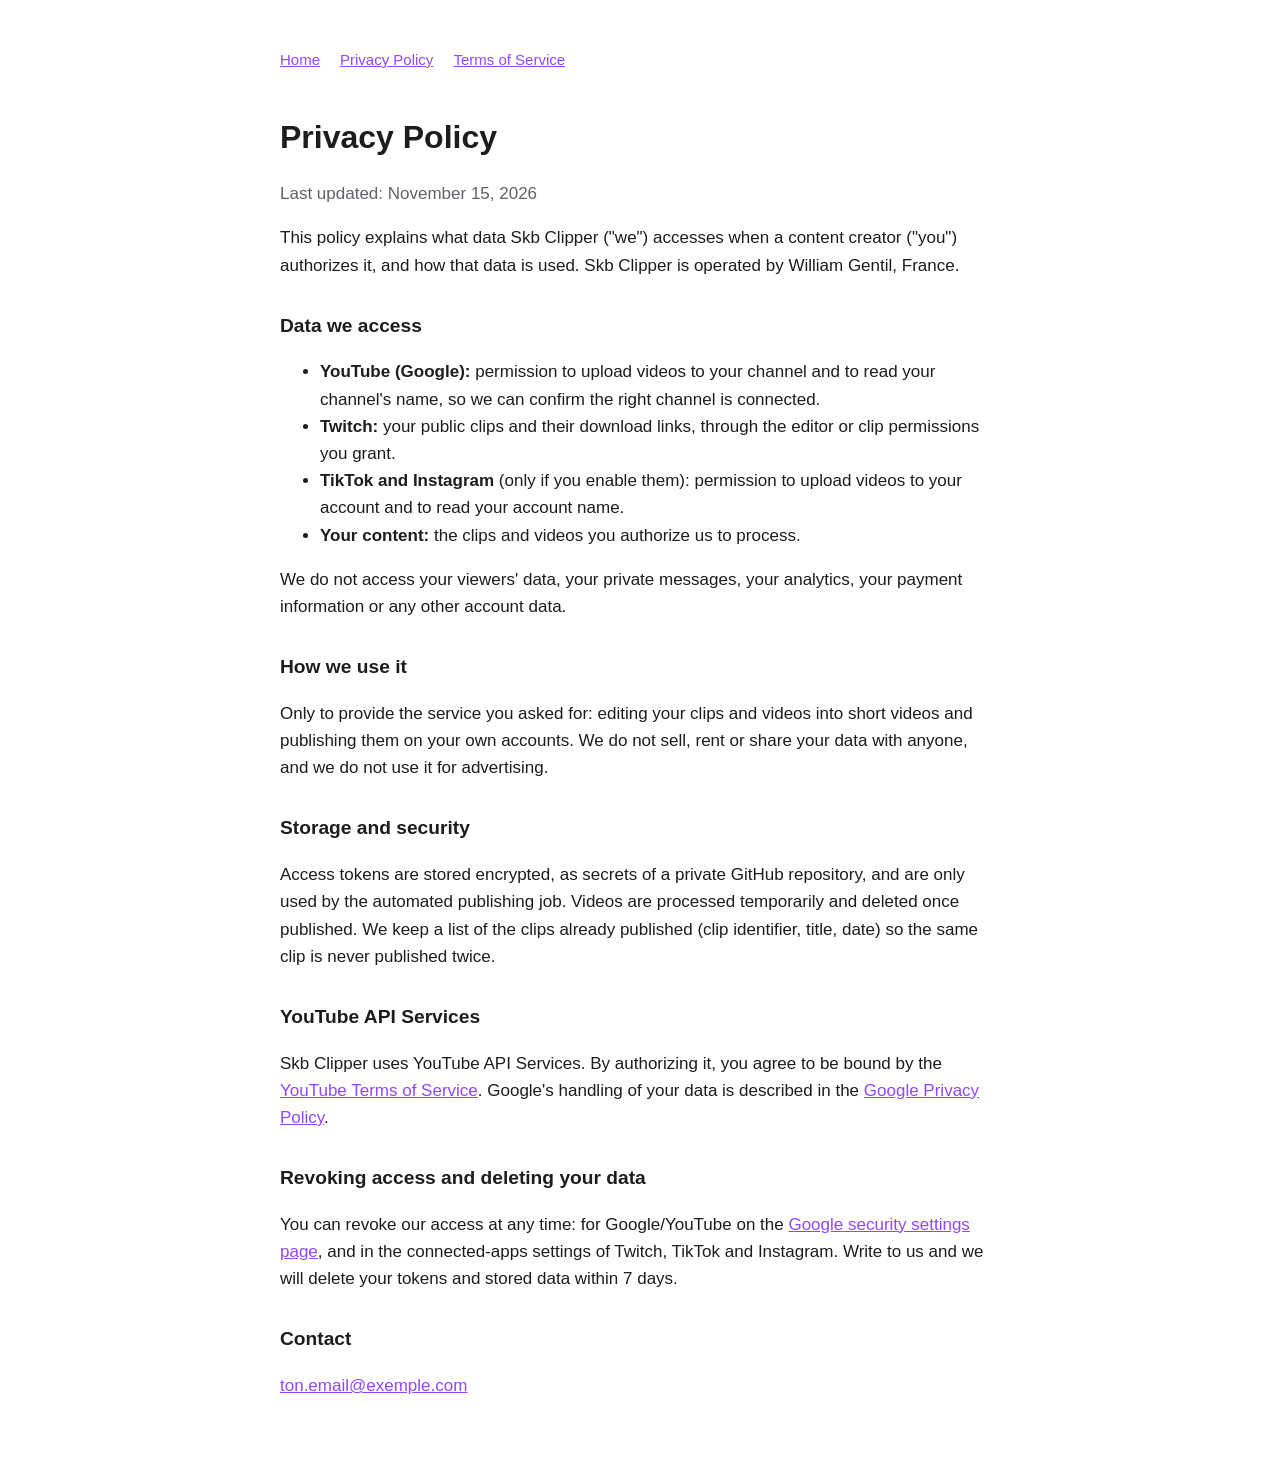
==== privacy.html @ 252a6214 "feat: pogcut website" ====
<!doctype html>
<html lang="en">
<head>
  <meta charset="utf-8">
  <meta name="viewport" content="width=device-width, initial-scale=1">
  <title>Privacy Policy — Skb Clipper</title>
  <link rel="stylesheet" href="style.css">
</head>
<body>
<main>
  <nav><a href="index.html">Home</a><a href="privacy.html">Privacy Policy</a><a href="terms.html">Terms of Service</a></nav>
  <h1>Privacy Policy</h1>
  <p class="muted">Last updated: November 15, 2026</p>

  <p>This policy explains what data Skb Clipper ("we") accesses when a content creator
  ("you") authorizes it, and how that data is used. Skb Clipper is operated by
  William Gentil, France.</p>

  <h2>Data we access</h2>
  <ul>
    <li><strong>YouTube (Google):</strong> permission to upload videos to your channel and to
    read your channel's name, so we can confirm the right channel is connected.</li>
    <li><strong>Twitch:</strong> your public clips and their download links, through the
    editor or clip permissions you grant.</li>
    <li><strong>TikTok and Instagram</strong> (only if you enable them): permission to upload
    videos to your account and to read your account name.</li>
    <li><strong>Your content:</strong> the clips and videos you authorize us to process.</li>
  </ul>
  <p>We do not access your viewers' data, your private messages, your analytics, your
  payment information or any other account data.</p>

  <h2>How we use it</h2>
  <p>Only to provide the service you asked for: editing your clips and videos into short
  videos and publishing them on your own accounts. We do not sell, rent or share your data
  with anyone, and we do not use it for advertising.</p>

  <h2>Storage and security</h2>
  <p>Access tokens are stored encrypted, as secrets of a private GitHub repository, and are
  only used by the automated publishing job. Videos are processed temporarily and deleted
  once published. We keep a list of the clips already published (clip identifier, title,
  date) so the same clip is never published twice.</p>

  <h2>YouTube API Services</h2>
  <p>Skb Clipper uses YouTube API Services. By authorizing it, you agree to be bound by the
  <a href="https://www.youtube.com/t/terms">YouTube Terms of Service</a>. Google's handling
  of your data is described in the <a href="https://policies.google.com/privacy">Google
  Privacy Policy</a>.</p>

  <h2>Revoking access and deleting your data</h2>
  <p>You can revoke our access at any time: for Google/YouTube on the
  <a href="https://security.google.com/settings/security/permissions">Google security
  settings page</a>, and in the connected-apps settings of Twitch, TikTok and Instagram.
  Write to us and we will delete your tokens and stored data within 7 days.</p>

  <h2>Contact</h2>
  <p><a href="mailto:ton.email@exemple.com">ton.email@exemple.com</a></p>
</main>
</body>
</html>
---- style.css ----
:root { --text: #1d1d1f; --muted: #5f6368; --accent: #9146ff; --bg: #ffffff; }
@media (prefers-color-scheme: dark) { :root { --text: #f1f1f3; --muted: #a0a0a8; --bg: #141416; } }
body { margin: 0; background: var(--bg); color: var(--text);
       font: 17px/1.6 -apple-system, BlinkMacSystemFont, "Segoe UI", Roboto, sans-serif; }
main { max-width: 720px; margin: 0 auto; padding: 48px 16px 64px; }
h1 { font-size: 2rem; margin: 0 0 8px; }
h2 { font-size: 1.2rem; margin-top: 32px; }
a { color: var(--accent); }
.muted { color: var(--muted); }
nav { display: flex; gap: 20px; margin-bottom: 40px; font-size: 15px; }
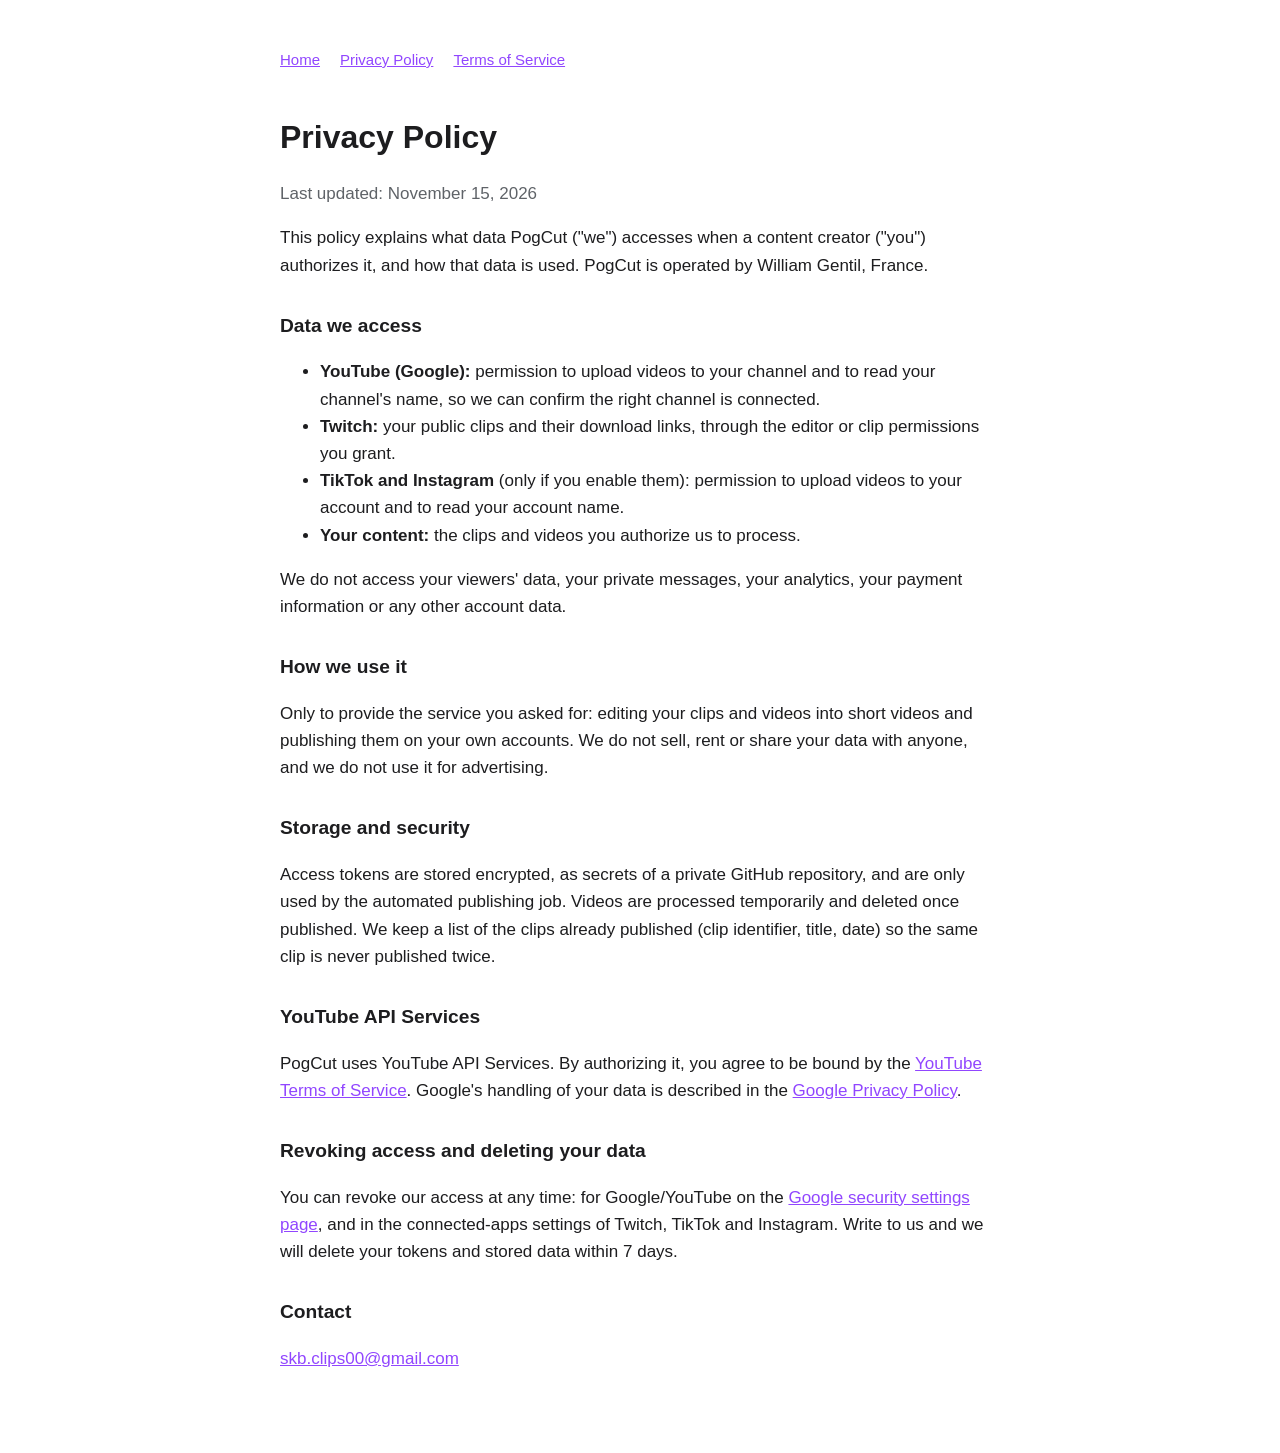
==== commit f75c7dfb: "feat: added mail adress and new brand name" ====
--- a/privacy.html
+++ b/privacy.html
@@ -3,7 +3,7 @@
 <head>
   <meta charset="utf-8">
   <meta name="viewport" content="width=device-width, initial-scale=1">
-  <title>Privacy Policy — Skb Clipper</title>
+  <title>Privacy Policy — PogCut</title>
   <link rel="stylesheet" href="style.css">
 </head>
 <body>
@@ -12,8 +12,8 @@
   <h1>Privacy Policy</h1>
   <p class="muted">Last updated: November 15, 2026</p>
 
-  <p>This policy explains what data Skb Clipper ("we") accesses when a content creator
-  ("you") authorizes it, and how that data is used. Skb Clipper is operated by
+  <p>This policy explains what data PogCut ("we") accesses when a content creator
+  ("you") authorizes it, and how that data is used. PogCut is operated by
   William Gentil, France.</p>
 
   <h2>Data we access</h2>
@@ -41,7 +41,7 @@
   date) so the same clip is never published twice.</p>
 
   <h2>YouTube API Services</h2>
-  <p>Skb Clipper uses YouTube API Services. By authorizing it, you agree to be bound by the
+  <p>PogCut uses YouTube API Services. By authorizing it, you agree to be bound by the
   <a href="https://www.youtube.com/t/terms">YouTube Terms of Service</a>. Google's handling
   of your data is described in the <a href="https://policies.google.com/privacy">Google
   Privacy Policy</a>.</p>
@@ -53,7 +53,7 @@
   Write to us and we will delete your tokens and stored data within 7 days.</p>
 
   <h2>Contact</h2>
-  <p><a href="mailto:ton.email@exemple.com">ton.email@exemple.com</a></p>
+  <p><a href="mailto:skb.clips00@gmail.com">skb.clips00@gmail.com</a></p>
 </main>
 </body>
 </html>
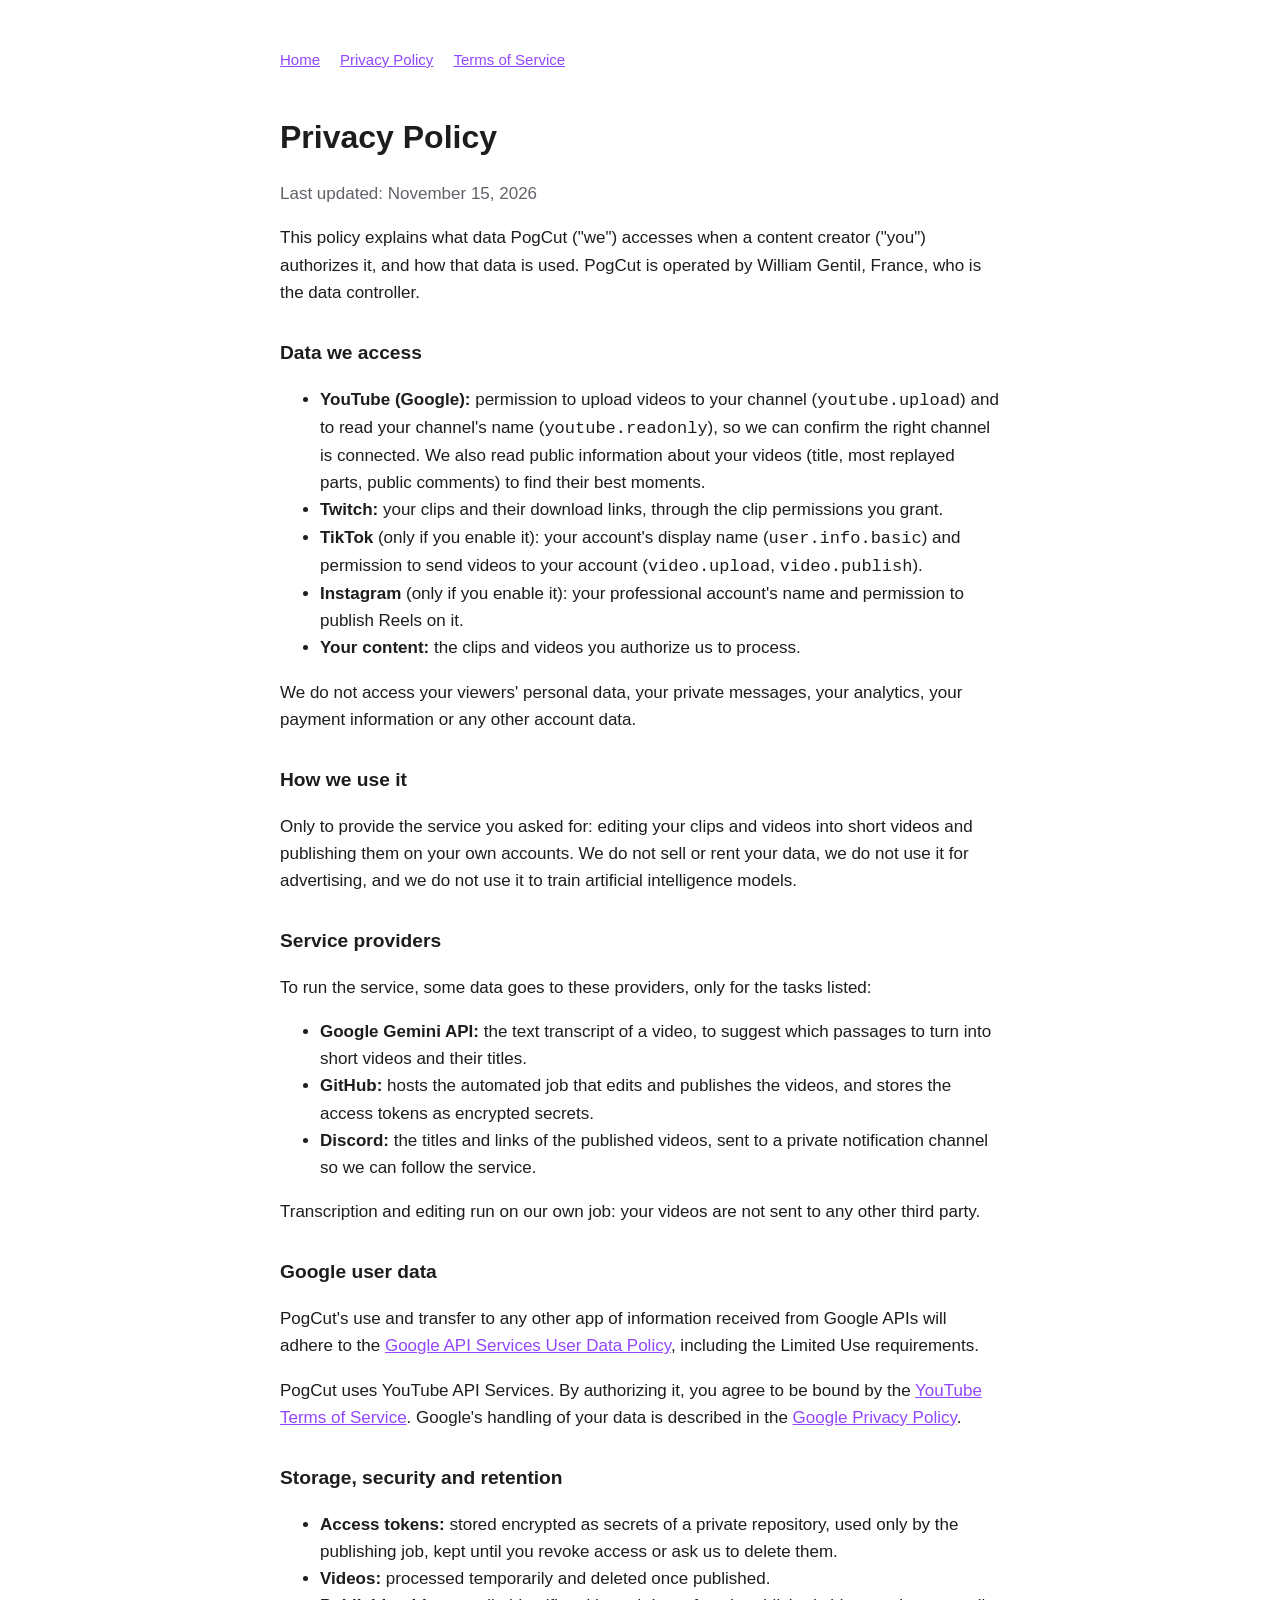
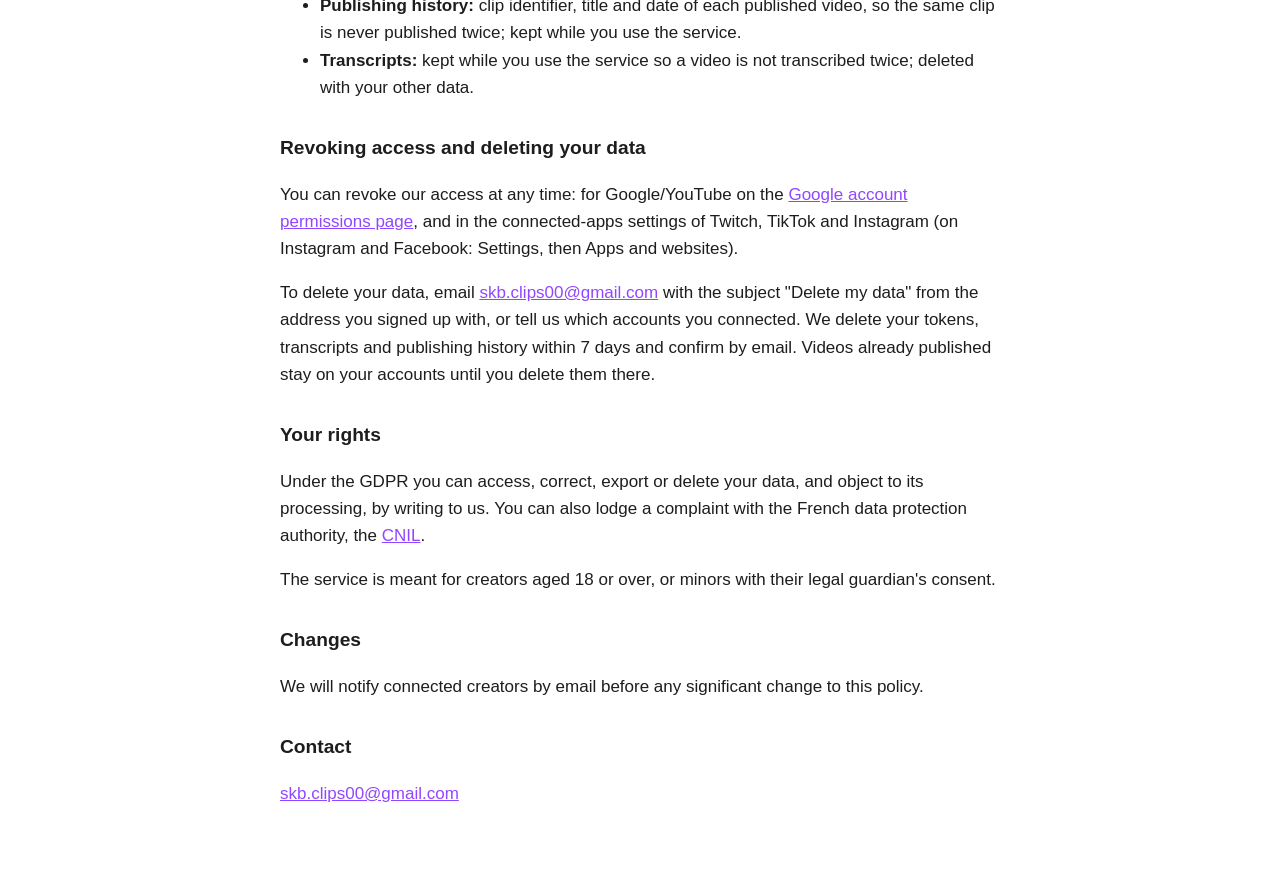
==== commit c8c7822e: "feat: CGU + RGPD + third-party data + google limited use" ====
--- a/privacy.html
+++ b/privacy.html
@@ -14,43 +14,85 @@
 
   <p>This policy explains what data PogCut ("we") accesses when a content creator
   ("you") authorizes it, and how that data is used. PogCut is operated by
-  William Gentil, France.</p>
+  William Gentil, France, who is the data controller.</p>
 
   <h2>Data we access</h2>
   <ul>
-    <li><strong>YouTube (Google):</strong> permission to upload videos to your channel and to
-    read your channel's name, so we can confirm the right channel is connected.</li>
-    <li><strong>Twitch:</strong> your public clips and their download links, through the
-    editor or clip permissions you grant.</li>
-    <li><strong>TikTok and Instagram</strong> (only if you enable them): permission to upload
-    videos to your account and to read your account name.</li>
+    <li><strong>YouTube (Google):</strong> permission to upload videos to your channel
+    (<code>youtube.upload</code>) and to read your channel's name
+    (<code>youtube.readonly</code>), so we can confirm the right channel is connected. We also
+    read public information about your videos (title, most replayed parts, public comments)
+    to find their best moments.</li>
+    <li><strong>Twitch:</strong> your clips and their download links, through the clip
+    permissions you grant.</li>
+    <li><strong>TikTok</strong> (only if you enable it): your account's display name
+    (<code>user.info.basic</code>) and permission to send videos to your account
+    (<code>video.upload</code>, <code>video.publish</code>).</li>
+    <li><strong>Instagram</strong> (only if you enable it): your professional account's
+    name and permission to publish Reels on it.</li>
     <li><strong>Your content:</strong> the clips and videos you authorize us to process.</li>
   </ul>
-  <p>We do not access your viewers' data, your private messages, your analytics, your
-  payment information or any other account data.</p>
+  <p>We do not access your viewers' personal data, your private messages, your analytics,
+  your payment information or any other account data.</p>
 
   <h2>How we use it</h2>
   <p>Only to provide the service you asked for: editing your clips and videos into short
-  videos and publishing them on your own accounts. We do not sell, rent or share your data
-  with anyone, and we do not use it for advertising.</p>
+  videos and publishing them on your own accounts. We do not sell or rent your data, we do
+  not use it for advertising, and we do not use it to train artificial intelligence models.</p>
 
-  <h2>Storage and security</h2>
-  <p>Access tokens are stored encrypted, as secrets of a private GitHub repository, and are
-  only used by the automated publishing job. Videos are processed temporarily and deleted
-  once published. We keep a list of the clips already published (clip identifier, title,
-  date) so the same clip is never published twice.</p>
+  <h2>Service providers</h2>
+  <p>To run the service, some data goes to these providers, only for the tasks listed:</p>
+  <ul>
+    <li><strong>Google Gemini API:</strong> the text transcript of a video, to suggest which
+    passages to turn into short videos and their titles.</li>
+    <li><strong>GitHub:</strong> hosts the automated job that edits and publishes the videos,
+    and stores the access tokens as encrypted secrets.</li>
+    <li><strong>Discord:</strong> the titles and links of the published videos, sent to a
+    private notification channel so we can follow the service.</li>
+  </ul>
+  <p>Transcription and editing run on our own job: your videos are not sent to any other
+  third party.</p>
 
-  <h2>YouTube API Services</h2>
+  <h2 id="google-limited-use">Google user data</h2>
+  <p>PogCut's use and transfer to any other app of information received from Google APIs will
+  adhere to the <a href="https://developers.google.com/terms/api-services-user-data-policy">Google
+  API Services User Data Policy</a>, including the Limited Use requirements.</p>
   <p>PogCut uses YouTube API Services. By authorizing it, you agree to be bound by the
   <a href="https://www.youtube.com/t/terms">YouTube Terms of Service</a>. Google's handling
   of your data is described in the <a href="https://policies.google.com/privacy">Google
   Privacy Policy</a>.</p>
 
-  <h2>Revoking access and deleting your data</h2>
+  <h2>Storage, security and retention</h2>
+  <ul>
+    <li><strong>Access tokens:</strong> stored encrypted as secrets of a private repository,
+    used only by the publishing job, kept until you revoke access or ask us to delete them.</li>
+    <li><strong>Videos:</strong> processed temporarily and deleted once published.</li>
+    <li><strong>Publishing history:</strong> clip identifier, title and date of each published
+    video, so the same clip is never published twice; kept while you use the service.</li>
+    <li><strong>Transcripts:</strong> kept while you use the service so a video is not
+    transcribed twice; deleted with your other data.</li>
+  </ul>
+
+  <h2 id="data-deletion">Revoking access and deleting your data</h2>
   <p>You can revoke our access at any time: for Google/YouTube on the
-  <a href="https://security.google.com/settings/security/permissions">Google security
-  settings page</a>, and in the connected-apps settings of Twitch, TikTok and Instagram.
-  Write to us and we will delete your tokens and stored data within 7 days.</p>
+  <a href="https://myaccount.google.com/permissions">Google account permissions page</a>,
+  and in the connected-apps settings of Twitch, TikTok and Instagram (on Instagram and
+  Facebook: Settings, then Apps and websites).</p>
+  <p>To delete your data, email <a href="mailto:skb.clips00@gmail.com">skb.clips00@gmail.com</a>
+  with the subject "Delete my data" from the address you signed up with, or tell us which
+  accounts you connected. We delete your tokens, transcripts and publishing history within
+  7 days and confirm by email. Videos already published stay on your accounts until you
+  delete them there.</p>
+
+  <h2>Your rights</h2>
+  <p>Under the GDPR you can access, correct, export or delete your data, and object to its
+  processing, by writing to us. You can also lodge a complaint with the French data
+  protection authority, the <a href="https://www.cnil.fr">CNIL</a>.</p>
+  <p>The service is meant for creators aged 18 or over, or minors with their legal
+  guardian's consent.</p>
+
+  <h2>Changes</h2>
+  <p>We will notify connected creators by email before any significant change to this policy.</p>
 
   <h2>Contact</h2>
   <p><a href="mailto:skb.clips00@gmail.com">skb.clips00@gmail.com</a></p>
